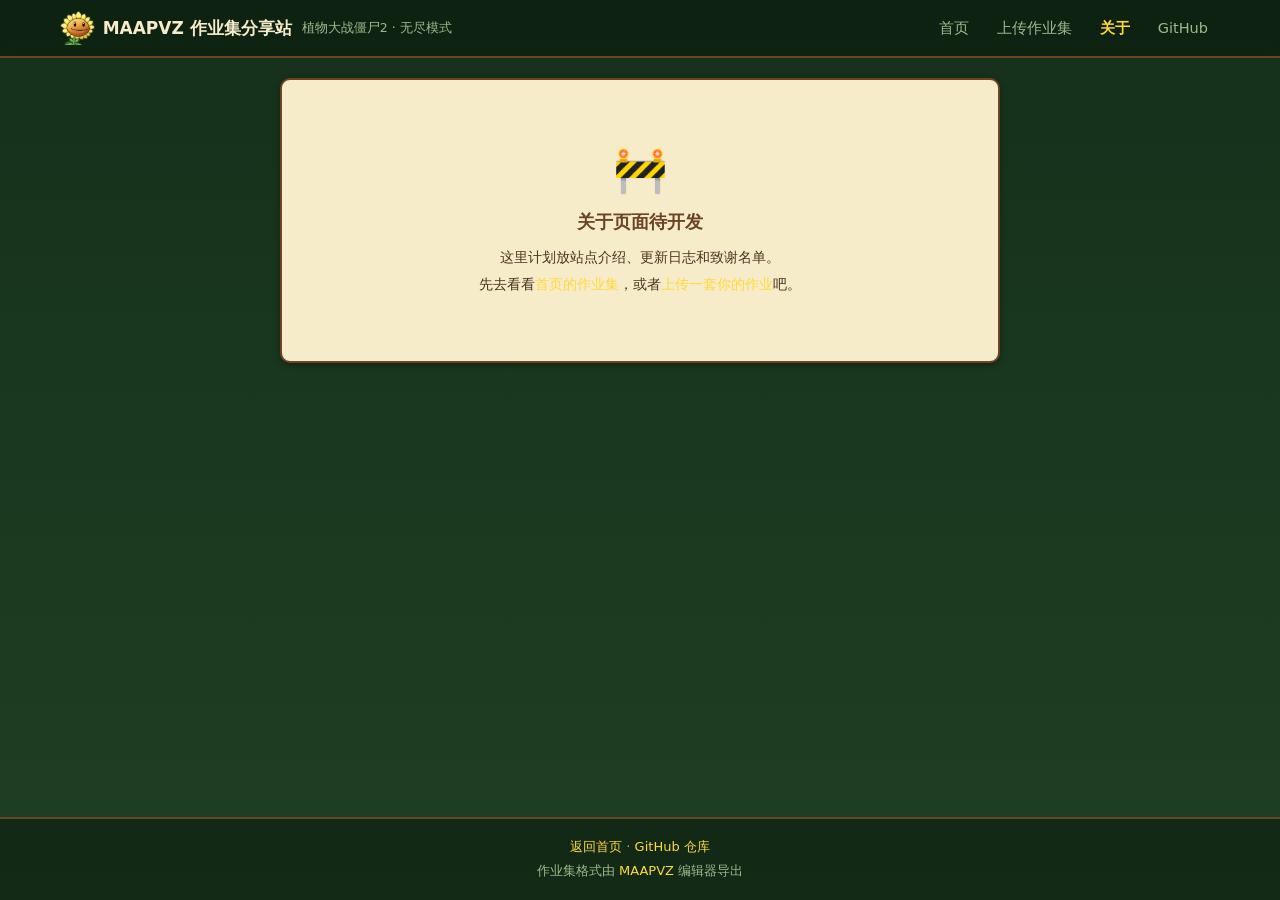
==== about.html @ 03f92ec1 "feat:更新图片资源" ====
<!DOCTYPE html>
<html lang="zh-CN">
<head>
<meta charset="UTF-8">
<meta name="viewport" content="width=device-width, initial-scale=1.0">
<title>关于 · MAAPVZ 作业集分享站</title>
<link rel="icon" href="img/plants/sunflower.webp">
<link rel="stylesheet" href="style.css">
</head>
<body>

<header class="topbar">
  <div class="topbar-inner">
    <a class="brand" href="index.html">
      <img src="img/plants/sunflower.webp" alt="向日葵"
           onerror="this.hidden=true;document.getElementById('title-emoji').hidden=false">
      <span id="title-emoji" hidden>🌻</span>
      MAAPVZ 作业集分享站
      <small>植物大战僵尸2 · 无尽模式</small>
    </a>
    <nav>
      <a class="nav-link" href="index.html">首页</a>
      <a class="nav-link" href="submit.html">上传作业集</a>
      <a class="nav-link active" href="about.html">关于</a>
      <a class="nav-link external" href="https://github.com/daoyanxiaoz/maapvz-remote-assignment-set-integration" target="_blank" rel="noopener">GitHub</a>
    </nav>
  </div>
</header>

<main class="page-narrow">
  <div class="form-card" style="text-align:center;padding:64px 24px">
    <div style="font-size:44px;margin-bottom:14px">🚧</div>
    <h2 style="margin:0 0 10px">关于页面待开发</h2>
    <p style="color:var(--muted);font-size:14px;line-height:1.9;margin:0">
      这里计划放站点介绍、更新日志和致谢名单。<br>
      先去看看<a href="index.html">首页的作业集</a>，或者<a href="submit.html">上传一套你的作业</a>吧。
    </p>
  </div>
</main>

<footer>
  <div>
    <a href="index.html">返回首页</a>
    ·
    <a href="https://github.com/daoyanxiaoz/maapvz-remote-assignment-set-integration" target="_blank" rel="noopener">GitHub 仓库</a>
  </div>
  <div>作业集格式由 <a href="https://github.com/daoyanxiaoz/MAAPVZ" target="_blank" rel="noopener">MAAPVZ</a> 编辑器导出</div>
</footer>

</body>
</html>
---- style.css ----
/* MAAPVZ 作业集分享站 · 全站共享样式
   风格：PVZ 游戏风（种子包卡片 + 夜空草坪背景），规范见交接包 v2 第五节 */

:root {
  /* 色板（PVZ 规范） */
  --lawn: #5da130;        /* 草坪绿：点缀/标签 */
  --lawn-deep: #4a8527;
  --wood: #6b4423;        /* 木棕：标题文字/描边 */
  --wood-light: #8b5a2b;
  --parchment: #f7ecc9;   /* 羊皮纸：卡片底 */
  --parchment-in: #fff8e0;/* 卡片内衬 */
  --sun: #ffd93b;         /* 阳光黄：主按钮 */
  --sun-hover: #ffcf00;
  --zombie: #7b5aa6;      /* 僵尸紫：次要点缀 */
  --danger: #c0392b;
  --ink: #4a3320;         /* 羊皮纸上的正文深棕 */
  --ink-muted: #8b7355;
  --night-1: #16301b;     /* 夜空草坪渐变 */
  --night-2: #1e4023;
  --on-dark: #dcebd0;     /* 深底上的文字 */
  --on-dark-muted: #9db98c;
  --shadow: 0 2px 6px rgba(0, 0, 0, .35);
  --shadow-hover: 0 8px 18px rgba(0, 0, 0, .45);
}

* { box-sizing: border-box; }
html, body { margin: 0; padding: 0; }
body {
  font-family: "Microsoft YaHei", "PingFang SC", "Noto Sans SC", system-ui, sans-serif;
  background: linear-gradient(180deg, var(--night-1), var(--night-2)) fixed;
  color: var(--on-dark);
  min-height: 100vh;
  display: flex;
  flex-direction: column;
}
a { color: var(--sun); text-decoration: none; }
a:hover { text-decoration: underline; }

/* —— 顶栏 + 导航 —— */
.topbar {
  background: rgba(10, 24, 12, .55);
  border-bottom: 2px solid var(--wood);
  backdrop-filter: blur(4px);
  position: sticky; top: 0; z-index: 10;
}
.topbar-inner {
  max-width: 1200px; margin: 0 auto; padding: 0 20px;
  height: 56px; display: flex; align-items: center; gap: 16px;
}
.brand { display: flex; align-items: center; gap: 8px; font-size: 17px; font-weight: 700; color: var(--parchment); }
.brand:hover { text-decoration: none; }
.brand img { height: 34px; width: auto; }
.brand small { font-weight: 400; color: var(--on-dark-muted); font-size: 12.5px; margin-left: 2px; }
.topbar nav { margin-left: auto; display: flex; align-items: center; gap: 4px; }
.nav-link { font-size: 14.5px; color: var(--on-dark-muted); padding: 6px 12px; border-radius: 6px; }
.nav-link:hover { color: var(--sun); text-decoration: none; }
.nav-link.active { color: var(--sun); font-weight: 600; }
.nav-link.external { color: var(--on-dark-muted); }

/* —— 按钮 —— */
.btn {
  display: inline-flex; align-items: center; justify-content: center;
  font-size: 14px; padding: 7px 16px;
  border-radius: 6px; border: 2px solid var(--wood);
  background: transparent; color: var(--wood); cursor: pointer; text-decoration: none;
  transition: background .15s, border-color .15s;
}
.btn:hover { text-decoration: none; border-color: var(--wood-light); color: var(--wood-light); }
.btn.primary {
  background: var(--sun); border-color: #b8860b; color: #4a2f12; font-weight: 700;
  box-shadow: 0 2px 0 #b8860b;
}
.btn.primary:hover { background: var(--sun-hover); color: #4a2f12; }
.btn[disabled] { opacity: .5; cursor: not-allowed; }

.icon-btn {
  display: inline-flex; align-items: center; justify-content: center;
  width: 24px; height: 24px; padding: 0; flex: none;
  background: transparent; border: 1.5px solid var(--wood); border-radius: 6px;
  color: var(--wood); cursor: pointer; transition: color .15s, border-color .15s;
}
.icon-btn:hover { color: var(--lawn-deep); border-color: var(--lawn-deep); }
.icon-btn svg { width: 13px; height: 13px; fill: currentColor; }

/* —— 主区域 —— */
main { flex: 1; max-width: 1200px; width: 100%; margin: 0 auto; padding: 20px; }
.page-narrow { max-width: 760px; }

/* —— 副栏（首页：说明 + 徽章 + 搜索） —— */
.subbar-inner {
  max-width: 1200px; margin: 0 auto; padding: 18px 20px 4px;
  display: flex; align-items: center; gap: 14px; flex-wrap: wrap;
}
.subbar .desc { color: var(--on-dark-muted); font-size: 13.5px; margin-right: auto; }
.stats { display: flex; gap: 8px; flex-wrap: wrap; }
.badge {
  display: inline-flex; align-items: center; gap: 5px;
  font-size: 12.5px; color: var(--on-dark);
  background: rgba(0, 0, 0, .3); border: 1px solid rgba(247, 236, 201, .25);
  border-radius: 999px; padding: 3px 12px;
}
.badge b { color: var(--sun); }
.search-box { flex: 1 1 100%; padding-bottom: 14px; }
.search-box input {
  width: 100%; padding: 9px 14px; font-size: 14.5px;
  background: var(--parchment); color: var(--ink);
  border: 2px solid var(--wood); border-radius: 8px; outline: none;
  transition: border-color .15s, box-shadow .15s;
}
.search-box input:focus { border-color: var(--lawn); box-shadow: 0 0 0 3px rgba(93, 161, 48, .35); }
.search-box input::placeholder { color: var(--ink-muted); }

/* —— 作业集卡片 = 种子包 —— */
.grid {
  display: grid;
  grid-template-columns: repeat(auto-fill, minmax(300px, 1fr));
  gap: 14px;
}
.card {
  background: var(--parchment); color: var(--ink);
  border: 2px solid var(--wood);
  border-top: 5px solid var(--band, var(--wood)); /* 世界色带：worlds 空时退回木棕 */
  border-radius: 10px; padding: 14px 16px; display: flex; flex-direction: column; gap: 8px;
  box-shadow: var(--shadow);
  transition: box-shadow .15s, transform .15s;
}
.card:hover { box-shadow: var(--shadow-hover); transform: translateY(-2px); }
.card .name { font-size: 16.5px; font-weight: 700; color: var(--wood); word-break: break-all; }
.card .name a { color: inherit; }
.card .name a:hover { color: var(--wood-light); }
.card .code-row {
  display: flex; align-items: center; gap: 6px;
  font-family: Consolas, "Courier New", monospace; font-size: 12px; color: var(--ink-muted);
}
.card .code-row .code-text { word-break: break-all; }
.tags { display: flex; flex-wrap: wrap; gap: 6px; }
.tag {
  font-size: 12px; color: var(--lawn-deep); background: #e2efd2;
  border: 1px solid #c2d9a8; border-radius: 4px; padding: 2px 8px;
}
.tag.purple { color: #fff; background: var(--zombie); border-color: var(--zombie); }
.meta { font-size: 12.5px; color: var(--ink-muted); display: flex; flex-direction: column; gap: 2px; }
.meta .desc { color: var(--ink); font-size: 13px; }
.actions { display: flex; gap: 8px; margin-top: auto; padding-top: 6px; }
.actions .btn { flex: 1; }
.actions .icon-btn { width: 34px; height: auto; align-self: stretch; }
.actions .icon-btn svg { width: 15px; height: 15px; }

/* —— 关卡覆盖条（全站最重要的可视化） —— */
.cov-bar {
  position: relative; height: 10px; border-radius: 5px;
  background: #d8c9a3; border: 1px solid var(--wood-light);
  overflow: hidden;
}
.cov-seg { position: absolute; top: 0; bottom: 0; }
.cov-label { font-size: 11px; color: var(--ink-muted); margin-top: 3px; display: flex; justify-content: space-between; }

/* —— 植物图标（稀有度底图垫底） —— */
.plant-strip { display: flex; flex-wrap: wrap; gap: 4px; }
.plant-slot {
  width: 36px; height: 36px; border-radius: 6px; overflow: hidden;
  background: var(--parchment-in) center/cover no-repeat;
  border: 1px solid var(--wood-light);
  display: inline-flex; align-items: center; justify-content: center;
}
.plant-slot img { width: 100%; height: 100%; object-fit: contain; }
.plant-slot .plant-fallback {
  font-size: 10px; color: var(--ink-muted); padding: 2px; text-align: center; line-height: 1.2;
}
.deck-note {
  font-size: 12.5px; color: var(--zombie); font-weight: 600;
  background: #efe6f5; border: 1px dashed var(--zombie); border-radius: 6px; padding: 4px 10px;
  align-self: flex-start;
}

/* —— 补给优先序图标行 —— */
.supply-row { display: flex; flex-wrap: wrap; gap: 4px; align-items: center; }
.supply-row img {
  width: 24px; height: 24px; object-fit: contain;
  background: var(--parchment-in); border: 1px solid var(--wood-light); border-radius: 4px;
}
.supply-row .supply-label { font-size: 11.5px; color: var(--ink-muted); margin-right: 2px; }

/* —— 状态提示 —— */
.state { text-align: center; color: var(--on-dark-muted); padding: 60px 20px; font-size: 15px; }
.state.error { color: #ff9a8a; }

/* —— 表单（上传页） —— */
.form-card {
  background: var(--parchment); color: var(--ink);
  border: 2px solid var(--wood); border-radius: 10px;
  padding: 20px; box-shadow: var(--shadow); margin-bottom: 16px;
}
.form-card h2 { margin: 0 0 4px; font-size: 18px; color: var(--wood); }
.form-card .hint { color: var(--ink-muted); font-size: 13px; margin: 0 0 16px; }
.field { margin-bottom: 14px; }
.field label { display: block; font-size: 13.5px; font-weight: 600; margin-bottom: 5px; color: var(--wood); }
.field label .opt { font-weight: 400; color: var(--ink-muted); font-size: 12.5px; }
.field input[type="text"], .field textarea {
  width: 100%; padding: 9px 12px; font-size: 14px;
  background: var(--parchment-in); color: var(--ink);
  border: 2px solid var(--wood); border-radius: 8px; outline: none;
  font-family: inherit;
  transition: border-color .15s, box-shadow .15s;
}
.field textarea.code-input {
  font-family: Consolas, "Courier New", monospace; font-size: 12.5px;
  min-height: 200px; resize: vertical; white-space: pre;
}
.field input:focus, .field textarea:focus {
  border-color: var(--lawn); box-shadow: 0 0 0 3px rgba(93, 161, 48, .3);
}
.check-result { border-radius: 8px; padding: 12px 14px; font-size: 13.5px; margin-top: 14px; }
.check-result.ok { background: #e8f3d8; border: 2px solid var(--lawn); }
.check-result.fail { background: #fbe3df; border: 2px solid var(--danger); color: var(--danger); }
.check-result ul { margin: 6px 0 0; padding-left: 20px; }
.check-result .summary { margin: 6px 0 0; line-height: 1.8; }
.check-result .summary code {
  font-family: Consolas, "Courier New", monospace; font-size: 12px;
  background: var(--parchment-in); border: 1px solid var(--wood-light); border-radius: 4px; padding: 1px 6px;
}
.step-actions { display: flex; gap: 10px; flex-wrap: wrap; margin-top: 14px; }
.step-note { font-size: 12.5px; color: var(--ink-muted); margin-top: 10px; line-height: 1.7; }

/* —— 详情页 —— */
.job-hero {
  position: relative; overflow: hidden;
  background: var(--parchment); color: var(--ink);
  border: 2px solid var(--wood); border-radius: 10px;
  box-shadow: var(--shadow); padding: 20px; margin-bottom: 16px;
}
.job-hero .world-art {
  position: absolute; right: 8px; bottom: 0; height: 180px; opacity: .92;
  pointer-events: none;
}
.job-hero .hero-body { position: relative; max-width: calc(100% - 150px); }
.job-hero h1 { font-size: 22px; margin: 0 0 8px; color: var(--wood); }
.job-hero .hero-meta { font-size: 13px; color: var(--ink-muted); line-height: 1.9; }
.job-hero .hero-desc { font-size: 14px; margin: 8px 0; }
.job-hero .actions { margin-top: 12px; max-width: 340px; }
.job-hero .actions .btn { flex: 1; }

.table-card {
  background: var(--parchment); color: var(--ink);
  border: 2px solid var(--wood); border-radius: 10px;
  box-shadow: var(--shadow); padding: 16px 18px; margin-bottom: 14px;
}
.table-card h3 { margin: 0 0 4px; font-size: 16px; color: var(--wood); }
.table-card .table-sub { font-size: 12.5px; color: var(--ink-muted); margin-bottom: 12px; }
.table-card .sec-title { font-size: 13px; font-weight: 600; color: var(--lawn-deep); margin: 12px 0 8px; }
.table-card .cov-bar { margin: 4px 0 2px; }

.plant-grid { display: grid; grid-template-columns: repeat(auto-fill, minmax(86px, 1fr)); gap: 10px; }
.plant-cell {
  background: var(--parchment-in); border: 1px solid var(--wood-light); border-radius: 8px;
  padding: 8px 4px 6px; text-align: center; position: relative;
}
.plant-cell .plant-fig {
  width: 52px; height: 52px; margin: 0 auto; border-radius: 6px;
  background: var(--parchment-in) center/cover no-repeat;
  display: flex; align-items: center; justify-content: center;
}
.plant-cell .plant-fig img { width: 100%; height: 100%; object-fit: contain; }
.plant-cell .plant-fallback-lg {
  width: 100%; height: 100%; display: flex; align-items: center; justify-content: center;
  font-size: 11px; color: var(--ink-muted); padding: 4px;
}
.plant-cell .plant-name { font-size: 12px; margin-top: 4px; word-break: break-all; line-height: 1.3; }
.plant-cell .rank-badge {
  position: absolute; right: 3px; bottom: 24px; width: 18px; height: 18px;
}
.plant-cell .costume-badge {
  position: absolute; top: 3px; right: 3px;
  font-size: 10px; line-height: 1; color: #fff; background: var(--zombie);
  border-radius: 4px; padding: 2px 4px;
}

.artifact-row { display: flex; align-items: center; gap: 10px; flex-wrap: wrap; }
.artifact-row img { width: 44px; height: 44px; object-fit: contain; }
.artifact-row .art-name { font-size: 14px; font-weight: 600; color: var(--wood); }
.inherit-note { font-size: 12.5px; color: var(--ink-muted); }
.chain-summary { font-size: 12.5px; color: var(--ink-muted); line-height: 1.8; }
.chain-summary b { color: var(--ink); }

/* —— 页脚 / toast —— */
footer {
  text-align: center; padding: 16px 20px; font-size: 13px; color: var(--on-dark-muted);
  border-top: 2px solid var(--wood); background: rgba(10, 24, 12, .55); line-height: 1.9;
}
#toast {
  position: fixed; left: 50%; bottom: 32px; transform: translateX(-50%) translateY(20px);
  background: var(--sun); color: #4a2f12; font-size: 14px; font-weight: 600;
  padding: 10px 20px; border-radius: 8px; opacity: 0; pointer-events: none;
  box-shadow: var(--shadow-hover);
  transition: opacity .2s, transform .2s;
  z-index: 99;
}
#toast.show { opacity: 1; transform: translateX(-50%) translateY(0); }

@media (max-width: 640px) {
  .brand small { display: none; }
  .topbar-inner { height: 52px; gap: 8px; }
  .nav-link { padding: 6px 8px; font-size: 13.5px; }
  .grid { grid-template-columns: 1fr; }
  .job-hero .world-art { height: 120px; opacity: .5; }
  .job-hero .hero-body { max-width: 100%; }
}
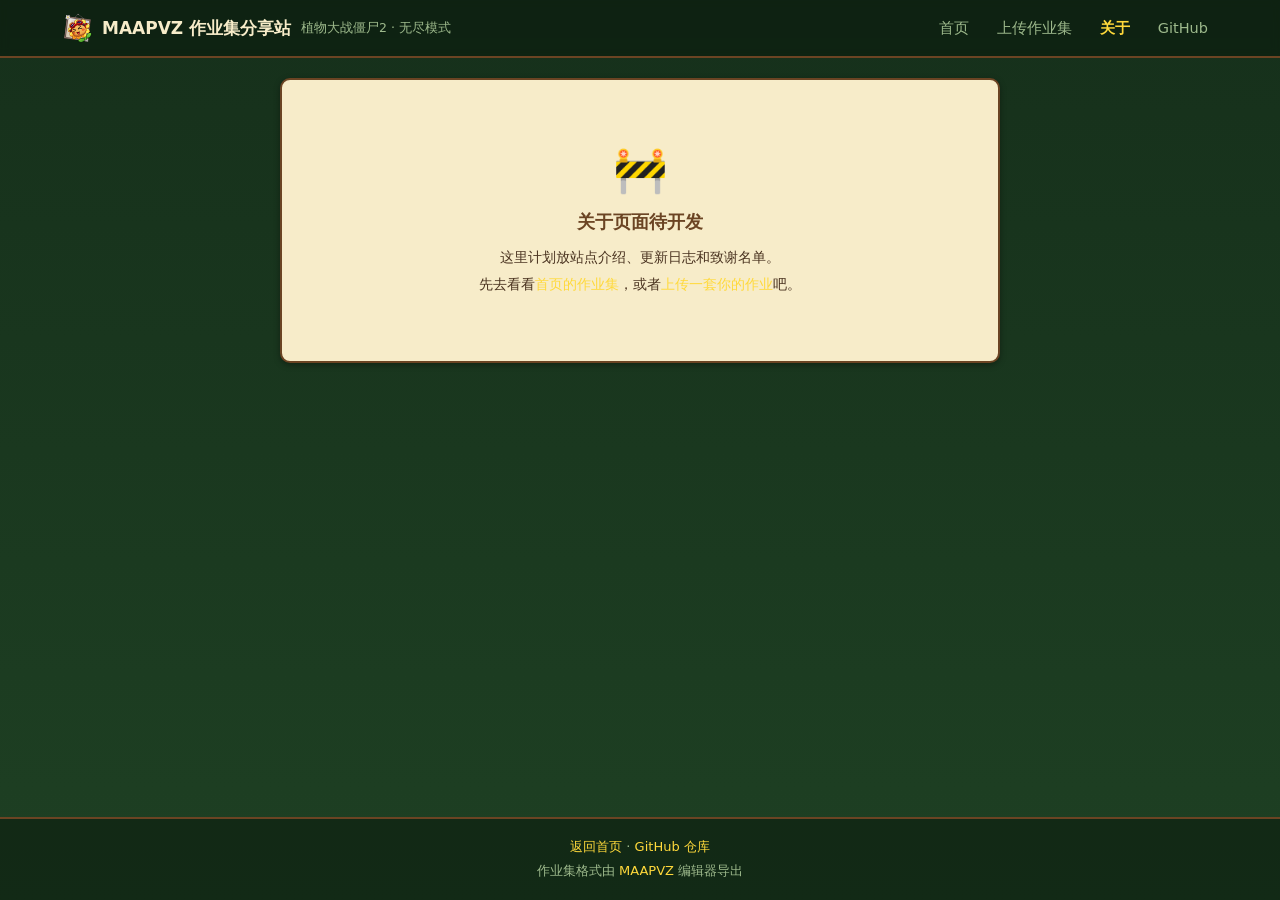
==== commit 71b08369: "feat:更新一个作业集" ====
--- a/about.html
+++ b/about.html
@@ -4,7 +4,7 @@
 <meta charset="UTF-8">
 <meta name="viewport" content="width=device-width, initial-scale=1.0">
 <title>关于 · MAAPVZ 作业集分享站</title>
-<link rel="icon" href="img/plants/sunflower.webp">
+<link rel="icon" href="img/logo.png">
 <link rel="stylesheet" href="style.css">
 </head>
 <body>
@@ -12,7 +12,7 @@
 <header class="topbar">
   <div class="topbar-inner">
     <a class="brand" href="index.html">
-      <img src="img/plants/sunflower.webp" alt="向日葵"
+      <img src="img/logo.png" alt="MAAPVZ"
            onerror="this.hidden=true;document.getElementById('title-emoji').hidden=false">
       <span id="title-emoji" hidden>🌻</span>
       MAAPVZ 作业集分享站
--- a/style.css
+++ b/style.css
@@ -271,9 +271,184 @@
 }
 .plant-cell .costume-badge {
   position: absolute; top: 3px; right: 3px;
-  font-size: 10px; line-height: 1; color: #fff; background: var(--zombie);
+  font-size: 10px; line-height: 1; color: #4a2f12; background: var(--sun); font-weight: 700;
   border-radius: 4px; padding: 2px 4px;
 }
+/* 挂件徽标：左上金圈（与编辑器备注弹窗同款语义） */
+.plant-cell .pendant-badge {
+  position: absolute; top: 3px; left: 3px; width: 18px; height: 18px;
+  border-radius: 50%; background: rgba(212, 160, 23, .92); padding: 1.5px;
+  border: 1px solid #a8791a; object-fit: contain;
+}
+
+/* —— 主页三维筛选栏 —— */
+.filter-bar { display: flex; flex-wrap: wrap; gap: 10px; margin-bottom: 14px; align-items: center; }
+.filter-group { display: flex; align-items: center; gap: 6px; flex-wrap: wrap; }
+.filter-label { font-size: 12.5px; color: var(--on-dark-muted); }
+.f-chip {
+  font-size: 12.5px; padding: 3px 10px; border-radius: 999px; cursor: pointer;
+  background: rgba(0, 0, 0, .3); color: var(--on-dark);
+  border: 1px solid rgba(247, 236, 201, .25);
+}
+.f-chip:hover { border-color: var(--sun); }
+.f-chip.on { background: var(--lawn); border-color: var(--lawn); color: #fff; }
+.tri { display: flex; border: 1px solid rgba(247, 236, 201, .25); border-radius: 999px; overflow: hidden; }
+.tri button {
+  background: rgba(0, 0, 0, .3); color: var(--on-dark); border: 0;
+  padding: 4px 12px; font-size: 12.5px; cursor: pointer;
+}
+.tri button.on { background: var(--sun); color: #4a2f12; font-weight: 700; }
+
+/* 植物可搜索多选 */
+.picker { position: relative; }
+.picker-toggle {
+  font-size: 12.5px; padding: 4px 12px; border-radius: 999px; cursor: pointer;
+  background: rgba(0, 0, 0, .3); color: var(--on-dark);
+  border: 1px solid rgba(247, 236, 201, .25);
+}
+.picker-toggle:hover { border-color: var(--sun); }
+.picker-panel {
+  position: absolute; top: calc(100% + 6px); left: 0; z-index: 30; width: 320px;
+  background: var(--parchment); color: var(--ink); border: 2px solid var(--wood);
+  border-radius: 10px; box-shadow: var(--shadow-hover); padding: 10px;
+}
+.picker-panel input {
+  width: 100%; padding: 6px 10px; border: 2px solid var(--wood); border-radius: 6px;
+  background: var(--parchment-in); color: var(--ink); margin-bottom: 8px; outline: none;
+}
+.picker-panel input:focus { border-color: var(--lawn); }
+.picker-list { max-height: 260px; overflow-y: auto; display: grid; grid-template-columns: 1fr 1fr; gap: 2px; }
+.picker-item {
+  display: flex; align-items: center; gap: 6px; font-size: 12.5px;
+  padding: 3px 6px; border-radius: 6px; cursor: pointer;
+}
+.picker-item:hover { background: #efe2bd; }
+.picker-item.on { background: #e2efd2; font-weight: 600; }
+.picker-item img { width: 22px; height: 22px; object-fit: contain; }
+
+/* —— 关卡覆盖画板（详情页，只读） —— */
+.layer-list { display: flex; flex-wrap: wrap; gap: 8px; margin-bottom: 10px; }
+.layer-item {
+  display: inline-flex; align-items: center; gap: 6px; font-size: 12.5px; padding: 4px 10px;
+  border: 1.5px solid var(--wood-light); border-radius: 999px; cursor: pointer;
+  color: var(--ink); background: var(--parchment-in);
+}
+.layer-item.on { border-color: var(--wood); box-shadow: 0 0 0 2px rgba(93, 161, 48, .45); }
+.layer-dot { width: 10px; height: 10px; border-radius: 3px; }
+.cov-board { display: grid; grid-template-columns: repeat(auto-fill, minmax(34px, 1fr)); gap: 3px; }
+.lz-cell {
+  position: relative; aspect-ratio: 1; border-radius: 4px;
+  background: #efe2bd; border: 1px solid var(--wood-light);
+  font-size: 10px; color: var(--ink-muted);
+  display: flex; align-items: center; justify-content: center;
+  transition: opacity .12s;
+}
+.lz-cell .lz-badge {
+  position: absolute; right: 1px; bottom: 1px; font-size: 8px; line-height: 1;
+  padding: 1px 2px; border-radius: 2px; color: #fff;
+}
+.lz-cell.lz-boss { border: 1.5px solid #d4a017; }
+.lz-cell.lz-uncovered { background: var(--danger); color: #fff; }
+.lz-cell.lz-dim { opacity: .18; }
+.cov-warn { color: var(--danger); font-size: 12.5px; margin-top: 8px; }
+
+/* —— 种植布局画板（详情页，只读） —— */
+.board-tabs { display: flex; gap: 6px; margin-bottom: 10px; }
+.board-tab {
+  font-size: 13px; padding: 4px 14px; border-radius: 999px; border: 1.5px solid var(--wood);
+  background: transparent; color: var(--wood); cursor: pointer;
+}
+.board-tab.on { background: var(--wood); color: var(--parchment); }
+.board-grid { display: grid; grid-template-columns: repeat(9, 1fr); gap: 3px; max-width: 640px; }
+.b-cell {
+  position: relative; aspect-ratio: 1; border-radius: 5px;
+  background: #9ccb6e; border: 1px solid rgba(0, 0, 0, .08); overflow: hidden;
+}
+.b-cell.alt { background: #8abd5f; }
+.b-cell img { width: 100%; height: 100%; object-fit: contain; padding: 2px; }
+.b-cell .b-text {
+  width: 100%; height: 100%; display: flex; align-items: center; justify-content: center;
+  font-size: 11px; color: #3d5a1e; font-weight: 600;
+}
+.b-cell .b-mode {
+  position: absolute; left: 1px; top: 1px; font-size: 9px; line-height: 1;
+  padding: 1px 3px; border-radius: 3px; color: #fff;
+}
+.b-cell .b-mode.once { background: var(--zombie); }
+.b-cell .b-mode.loop { background: var(--lawn-deep); }
+.b-cell .b-seq { position: absolute; right: 2px; bottom: 1px; font-size: 9px; color: rgba(0, 0, 0, .55); font-weight: 700; }
+.b-cell .b-stack {
+  position: absolute; right: 1px; top: 1px; font-size: 9px; line-height: 1;
+  padding: 1px 3px; border-radius: 3px; background: rgba(0, 0, 0, .45); color: #fff;
+}
+.b-cell .b-tier { position: absolute; left: 1px; bottom: 1px; width: 13px; height: 13px; }
+.b-cell .b-pendant {
+  position: absolute; left: 15px; bottom: 1px; width: 11px; height: 11px;
+  border-radius: 50%; background: rgba(212, 160, 23, .92); padding: 1px; object-fit: contain;
+}
+
+/* —— 投稿页：拖拽上传 + 装扮标注 —— */
+.dropzone {
+  border: 2px dashed var(--wood-light); border-radius: 10px;
+  background: var(--parchment-in); padding: 34px 16px; text-align: center;
+  cursor: pointer; transition: border-color .15s, background .15s;
+}
+.dropzone:hover, .dropzone.dragover { border-color: var(--lawn); background: #f2ecd4; }
+.dropzone .dz-icon { font-size: 34px; }
+.dropzone .dz-main { font-size: 15px; font-weight: 600; color: var(--wood); margin-top: 8px; }
+.dropzone .dz-sub { font-size: 12.5px; color: var(--ink-muted); margin-top: 4px; }
+.dropzone input[type="file"] { display: none; }
+.file-chip {
+  display: inline-flex; align-items: center; gap: 8px; margin-top: 10px;
+  background: #fff; border: 1.5px solid var(--wood-light); border-radius: 999px;
+  padding: 5px 12px; font-size: 13px; color: var(--ink);
+}
+.file-chip button {
+  border: 0; background: none; color: var(--danger); cursor: pointer;
+  font-size: 14px; line-height: 1; padding: 0 2px;
+}
+
+.costume-head {
+  display: flex; align-items: center; justify-content: space-between;
+  flex-wrap: wrap; gap: 8px; margin-bottom: 8px;
+}
+.costume-progress { font-size: 13px; color: var(--ink-muted); }
+.costume-progress b { color: var(--wood); }
+.costume-progress.done b { color: var(--lawn-deep); }
+.costume-list { display: grid; grid-template-columns: repeat(auto-fill, minmax(240px, 1fr)); gap: 8px; }
+.costume-item {
+  display: flex; align-items: center; gap: 8px;
+  background: var(--parchment-in); border: 1px solid var(--wood-light);
+  border-radius: 8px; padding: 6px 8px;
+}
+.costume-item.unset { border-color: var(--danger); background: #fbeae7; }
+.costume-item img { width: 30px; height: 30px; object-fit: contain; flex-shrink: 0; }
+.costume-item .c-name { flex: 1; font-size: 13px; min-width: 0; overflow: hidden; text-overflow: ellipsis; white-space: nowrap; }
+.costume-item .c-note { font-size: 11px; color: var(--zombie); flex-shrink: 0; }
+.costume-item .c-btns { display: flex; border: 1px solid var(--wood-light); border-radius: 999px; overflow: hidden; flex-shrink: 0; }
+.costume-item .c-btns button {
+  border: 0; background: #fff; color: var(--ink-muted); font-size: 12px;
+  padding: 4px 10px; cursor: pointer;
+}
+.costume-item .c-btns button.on-yes { background: var(--sun); color: #4a2f12; font-weight: 700; }
+.costume-item .c-btns button.on-no { background: var(--lawn); color: #fff; font-weight: 700; }
+
+/* 投稿页：适用世界多选 + 神器需求展示 */
+.world-pick { display: flex; flex-wrap: wrap; gap: 6px; }
+.w-chip {
+  font-size: 12.5px; padding: 4px 12px; border-radius: 999px; cursor: pointer;
+  background: #fff; color: var(--ink); border: 1.5px solid var(--wood-light);
+}
+.w-chip:hover { border-color: var(--lawn); }
+.w-chip.on { background: var(--lawn); border-color: var(--lawn); color: #fff; font-weight: 600; }
+.artifact-need { display: flex; flex-wrap: wrap; gap: 10px; margin-top: 8px; }
+.artifact-need .a-item {
+  display: flex; align-items: center; gap: 6px;
+  background: var(--parchment-in); border: 1px solid var(--wood-light);
+  border-radius: 8px; padding: 5px 10px; font-size: 13px;
+}
+.artifact-need .a-item img { width: 26px; height: 26px; object-fit: contain; }
+.artifact-need .a-item .a-where { font-size: 11.5px; color: var(--ink-muted); }
 
 .artifact-row { display: flex; align-items: center; gap: 10px; flex-wrap: wrap; }
 .artifact-row img { width: 44px; height: 44px; object-fit: contain; }
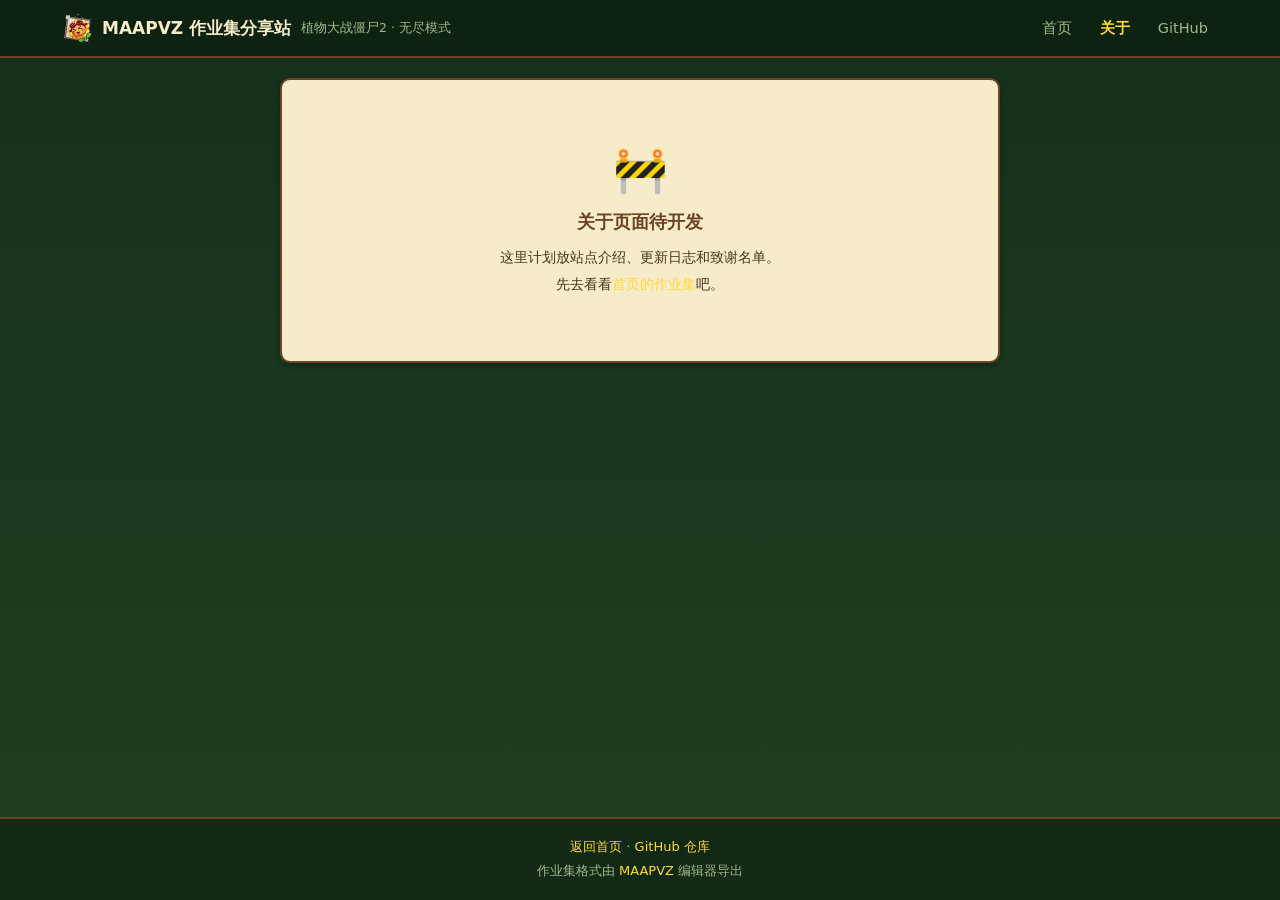
==== commit afd1bf4e: "feat:增加作业集文件" ====
--- a/about.html
+++ b/about.html
@@ -20,7 +20,6 @@
     </a>
     <nav>
       <a class="nav-link" href="index.html">首页</a>
-      <a class="nav-link" href="submit.html">上传作业集</a>
       <a class="nav-link active" href="about.html">关于</a>
       <a class="nav-link external" href="https://github.com/daoyanxiaoz/maapvz-remote-assignment-set-integration" target="_blank" rel="noopener">GitHub</a>
     </nav>
@@ -33,7 +32,7 @@
     <h2 style="margin:0 0 10px">关于页面待开发</h2>
     <p style="color:var(--muted);font-size:14px;line-height:1.9;margin:0">
       这里计划放站点介绍、更新日志和致谢名单。<br>
-      先去看看<a href="index.html">首页的作业集</a>，或者<a href="submit.html">上传一套你的作业</a>吧。
+      先去看看<a href="index.html">首页的作业集</a>吧。
     </p>
   </div>
 </main>
--- a/style.css
+++ b/style.css
@@ -352,41 +352,6 @@
 .lz-cell.lz-dim { opacity: .18; }
 .cov-warn { color: var(--danger); font-size: 12.5px; margin-top: 8px; }
 
-/* —— 种植布局画板（详情页，只读） —— */
-.board-tabs { display: flex; gap: 6px; margin-bottom: 10px; }
-.board-tab {
-  font-size: 13px; padding: 4px 14px; border-radius: 999px; border: 1.5px solid var(--wood);
-  background: transparent; color: var(--wood); cursor: pointer;
-}
-.board-tab.on { background: var(--wood); color: var(--parchment); }
-.board-grid { display: grid; grid-template-columns: repeat(9, 1fr); gap: 3px; max-width: 640px; }
-.b-cell {
-  position: relative; aspect-ratio: 1; border-radius: 5px;
-  background: #9ccb6e; border: 1px solid rgba(0, 0, 0, .08); overflow: hidden;
-}
-.b-cell.alt { background: #8abd5f; }
-.b-cell img { width: 100%; height: 100%; object-fit: contain; padding: 2px; }
-.b-cell .b-text {
-  width: 100%; height: 100%; display: flex; align-items: center; justify-content: center;
-  font-size: 11px; color: #3d5a1e; font-weight: 600;
-}
-.b-cell .b-mode {
-  position: absolute; left: 1px; top: 1px; font-size: 9px; line-height: 1;
-  padding: 1px 3px; border-radius: 3px; color: #fff;
-}
-.b-cell .b-mode.once { background: var(--zombie); }
-.b-cell .b-mode.loop { background: var(--lawn-deep); }
-.b-cell .b-seq { position: absolute; right: 2px; bottom: 1px; font-size: 9px; color: rgba(0, 0, 0, .55); font-weight: 700; }
-.b-cell .b-stack {
-  position: absolute; right: 1px; top: 1px; font-size: 9px; line-height: 1;
-  padding: 1px 3px; border-radius: 3px; background: rgba(0, 0, 0, .45); color: #fff;
-}
-.b-cell .b-tier { position: absolute; left: 1px; bottom: 1px; width: 13px; height: 13px; }
-.b-cell .b-pendant {
-  position: absolute; left: 15px; bottom: 1px; width: 11px; height: 11px;
-  border-radius: 50%; background: rgba(212, 160, 23, .92); padding: 1px; object-fit: contain;
-}
-
 /* —— 投稿页：拖拽上传 + 装扮标注 —— */
 .dropzone {
   border: 2px dashed var(--wood-light); border-radius: 10px;
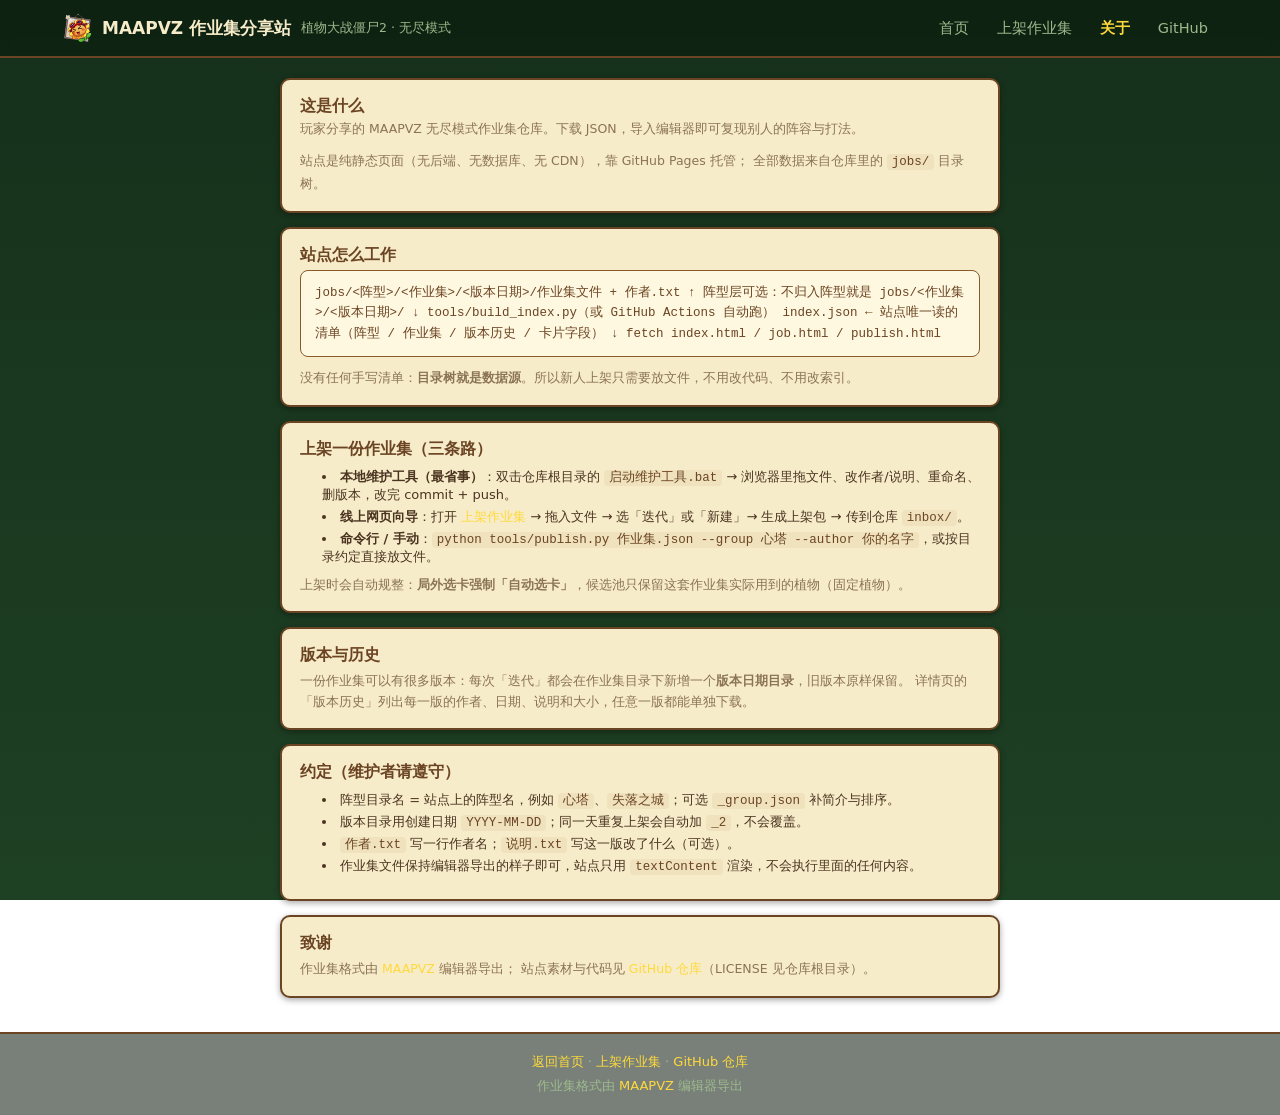
==== commit 2a394f1d: "ref:重构作业集" ====
--- a/about.html
+++ b/about.html
@@ -3,7 +3,7 @@
 <head>
 <meta charset="UTF-8">
 <meta name="viewport" content="width=device-width, initial-scale=1.0">
-<title>关于 · MAAPVZ 作业集分享站</title>
+<title>关于与维护指南 · MAAPVZ 作业集分享站</title>
 <link rel="icon" href="img/logo.png">
 <link rel="stylesheet" href="style.css">
 </head>
@@ -20,6 +20,7 @@
     </a>
     <nav>
       <a class="nav-link" href="index.html">首页</a>
+      <a class="nav-link" href="publish.html">上架作业集</a>
       <a class="nav-link active" href="about.html">关于</a>
       <a class="nav-link external" href="https://github.com/daoyanxiaoz/maapvz-remote-assignment-set-integration" target="_blank" rel="noopener">GitHub</a>
     </nav>
@@ -27,19 +28,72 @@
 </header>
 
 <main class="page-narrow">
-  <div class="form-card" style="text-align:center;padding:64px 24px">
-    <div style="font-size:44px;margin-bottom:14px">🚧</div>
-    <h2 style="margin:0 0 10px">关于页面待开发</h2>
-    <p style="color:var(--muted);font-size:14px;line-height:1.9;margin:0">
-      这里计划放站点介绍、更新日志和致谢名单。<br>
-      先去看看<a href="index.html">首页的作业集</a>吧。
-    </p>
+  <div class="table-card">
+    <h3>这是什么</h3>
+    <div class="table-sub">玩家分享的 MAAPVZ 无尽模式作业集仓库。下载 JSON，导入编辑器即可复现别人的阵容与打法。</div>
+    <div class="pub-note">
+      站点是纯静态页面（无后端、无数据库、无 CDN），靠 GitHub Pages 托管；
+      全部数据来自仓库里的 <code>jobs/</code> 目录树。
+    </div>
+  </div>
+
+  <div class="table-card">
+    <h3>站点怎么工作</h3>
+    <div class="pub-tree">jobs/&lt;阵型&gt;/&lt;作业集&gt;/&lt;版本日期&gt;/作业集文件 + 作者.txt
+     ↑ 阵型层可选：不归入阵型就是 jobs/&lt;作业集&gt;/&lt;版本日期&gt;/
+        ↓  tools/build_index.py（或 GitHub Actions 自动跑）
+index.json  ← 站点唯一读的清单（阵型 / 作业集 / 版本历史 / 卡片字段）
+        ↓  fetch
+index.html / job.html / publish.html</div>
+    <div class="pub-note">
+      没有任何手写清单：<b>目录树就是数据源</b>。所以新人上架只需要放文件，不用改代码、不用改索引。
+    </div>
+  </div>
+
+  <div class="table-card">
+    <h3>上架一份作业集（三条路）</h3>
+    <div class="pub-steps">
+      <li><b>本地维护工具（最省事）</b>：双击仓库根目录的 <code>启动维护工具.bat</code> → 浏览器里拖文件、改作者/说明、重命名、删版本，改完 commit + push。</li>
+      <li><b>线上网页向导</b>：打开 <a href="publish.html">上架作业集</a> → 拖入文件 → 选「迭代」或「新建」→ 生成上架包 → 传到仓库 <code>inbox/</code>。</li>
+      <li><b>命令行 / 手动</b>：<code>python tools/publish.py 作业集.json --group 心塔 --author 你的名字</code>，或按目录约定直接放文件。</li>
+    </div>
+    <div class="pub-note">
+      上架时会自动规整：<b>局外选卡强制「自动选卡」</b>，候选池只保留这套作业集实际用到的植物（固定植物）。
+    </div>
+  </div>
+
+  <div class="table-card">
+    <h3>版本与历史</h3>
+    <div class="pub-note">
+      一份作业集可以有很多版本：每次「迭代」都会在作业集目录下新增一个<b>版本日期目录</b>，旧版本原样保留。
+      详情页的「版本历史」列出每一版的作者、日期、说明和大小，任意一版都能单独下载。
+    </div>
+  </div>
+
+  <div class="table-card">
+    <h3>约定（维护者请遵守）</h3>
+    <div class="pub-steps">
+      <li>阵型目录名 = 站点上的阵型名，例如 <code>心塔</code>、<code>失落之城</code>；可选 <code>_group.json</code> 补简介与排序。</li>
+      <li>版本目录用创建日期 <code>YYYY-MM-DD</code>；同一天重复上架会自动加 <code>_2</code>，不会覆盖。</li>
+      <li><code>作者.txt</code> 写一行作者名；<code>说明.txt</code> 写这一版改了什么（可选）。</li>
+      <li>作业集文件保持编辑器导出的样子即可，站点只用 <code>textContent</code> 渲染，不会执行里面的任何内容。</li>
+    </div>
+  </div>
+
+  <div class="table-card">
+    <h3>致谢</h3>
+    <div class="pub-note">
+      作业集格式由 <a href="https://github.com/daoyanxiaoz/MAAPVZ" target="_blank" rel="noopener">MAAPVZ</a> 编辑器导出；
+      站点素材与代码见 <a href="https://github.com/daoyanxiaoz/maapvz-remote-assignment-set-integration" target="_blank" rel="noopener">GitHub 仓库</a>（LICENSE 见仓库根目录）。
+    </div>
   </div>
 </main>
 
 <footer>
   <div>
     <a href="index.html">返回首页</a>
+    ·
+    <a href="publish.html">上架作业集</a>
     ·
     <a href="https://github.com/daoyanxiaoz/maapvz-remote-assignment-set-integration" target="_blank" rel="noopener">GitHub 仓库</a>
   </div>
--- a/style.css
+++ b/style.css
@@ -139,6 +139,9 @@
   border: 1px solid #c2d9a8; border-radius: 4px; padding: 2px 8px;
 }
 .tag.purple { color: #fff; background: var(--zombie); border-color: var(--zombie); }
+.tag.tag-sub { color: #6f7f63; background: #f0f3ea; border-color: #d5ddc9; }
+.tag.tag-more { color: var(--wood); background: #f3e8c8; border-color: var(--wood-light); }
+.tag-more:hover { background: var(--sun); }
 .meta { font-size: 12.5px; color: var(--ink-muted); display: flex; flex-direction: column; gap: 2px; }
 .meta .desc { color: var(--ink); font-size: 13px; }
 .actions { display: flex; gap: 8px; margin-top: auto; padding-top: 6px; }
@@ -250,6 +253,17 @@
 .table-card .sec-title { font-size: 13px; font-weight: 600; color: var(--lawn-deep); margin: 12px 0 8px; }
 .table-card .cov-bar { margin: 4px 0 2px; }
 
+/* 总览 */
+.ov-arts { display: flex; flex-wrap: wrap; gap: 10px; }
+
+/* 神器/挂件阶数（预留：作业集带 tier 字段时显示） */
+.art-tier { font-size: 11.5px; color: var(--ink-muted); margin-top: 1px; }
+.pendant-tier {
+  position: absolute; left: 2px; top: 18px; z-index: 2;
+  font-size: 8.5px; line-height: 1; color: #fff; background: var(--zombie);
+  border-radius: 4px; padding: 1px 3px; font-weight: 700;
+}
+
 .plant-grid { display: grid; grid-template-columns: repeat(auto-fill, minmax(86px, 1fr)); gap: 10px; }
 .plant-cell {
   background: var(--parchment-in); border: 1px solid var(--wood-light); border-radius: 8px;
@@ -281,7 +295,46 @@
   border: 1px solid #a8791a; object-fit: contain;
 }
 
-/* —— 主页三维筛选栏 —— */
+/* —— 主页分组栏（作业集总分组：心塔 / 失落之城 / …） —— */
+.group-bar { display: flex; flex-wrap: wrap; gap: 8px; align-items: center; margin-bottom: 10px; }
+.group-chip {
+  font-size: 13px; padding: 4px 12px; border-radius: 999px; cursor: pointer;
+  background: rgba(0, 0, 0, .3); color: var(--on-dark);
+  border: 1px solid rgba(247, 236, 201, .25);
+}
+.group-chip:hover { border-color: var(--sun); }
+.group-chip.on { background: var(--sun); border-color: #b8860b; color: #4a2f12; font-weight: 700; }
+.group-desc {
+  font-size: 12.5px; color: var(--on-dark-muted); margin: 0 0 12px;
+  border-left: 3px solid var(--sun); padding-left: 8px;
+}
+/* 「常见阵型」下拉：分组多了也不占地方 */
+.group-panel { width: 240px; }
+.group-list { grid-template-columns: 1fr; }
+
+/* —— 卡片上的分组 / 版本角标 —— */
+.tag.tag-group { color: #fff; background: var(--wood); border-color: var(--wood); }
+.tag.tag-group:hover { background: var(--wood-light); text-decoration: none; }
+.tag.tag-ver { color: var(--wood); background: #fff0c0; border-color: var(--wood-light); font-weight: 700; }
+.tag.tag-ver:hover { background: var(--sun); text-decoration: none; }
+
+/* —— 详情页版本历史 —— */
+.ver-list { display: flex; flex-direction: column; gap: 6px; }
+.ver-row {
+  display: flex; align-items: center; gap: 10px; flex-wrap: wrap;
+  padding: 7px 10px; border: 1.5px solid var(--wood-light); border-radius: 8px;
+  background: var(--parchment-in);
+}
+.ver-row.on { border-color: var(--lawn); box-shadow: 0 0 0 2px rgba(93, 161, 48, .25); }
+.ver-date { font-family: Consolas, "Courier New", monospace; font-size: 13px; font-weight: 700; color: var(--wood); }
+.ver-badge { font-size: 11px; padding: 1px 7px; border-radius: 999px; background: var(--sun); color: #4a2f12; font-weight: 700; }
+.ver-badge.cur { background: var(--lawn); color: #fff; }
+.ver-author { font-size: 12.5px; color: var(--ink); }
+.ver-note { font-size: 12.5px; color: var(--ink-muted); flex: 1 1 180px; }
+.ver-actions { display: flex; gap: 6px; margin-left: auto; }
+.ver-actions .btn { font-size: 12.5px; padding: 4px 10px; }
+
+/* —— 主页筛选栏（世界 / 植物 / 装扮） —— */
 .filter-bar { display: flex; flex-wrap: wrap; gap: 10px; margin-bottom: 14px; align-items: center; }
 .filter-group { display: flex; align-items: center; gap: 6px; flex-wrap: wrap; }
 .filter-label { font-size: 12.5px; color: var(--on-dark-muted); }
@@ -437,6 +490,69 @@
 }
 #toast.show { opacity: 1; transform: translateX(-50%) translateY(0); }
 
+/* —— 上架向导（publish.html） —— */
+.drop-zone {
+  border: 2.5px dashed var(--wood-light); border-radius: 12px;
+  background: var(--parchment-in); color: var(--ink);
+  padding: 26px 18px; text-align: center; cursor: pointer;
+  transition: border-color .15s, background .15s;
+}
+.drop-zone:hover, .drop-zone.over { border-color: var(--lawn); background: #f2f8e6; }
+.drop-title { font-size: 15.5px; font-weight: 700; color: var(--wood); margin-bottom: 4px; }
+.drop-sub { font-size: 12.5px; color: var(--ink-muted); margin-bottom: 12px; }
+.drop-actions { display: flex; gap: 8px; justify-content: center; flex-wrap: wrap; }
+.drop-hint { margin-top: 10px; font-size: 12.5px; color: var(--lawn-deep); }
+
+.pub-list { display: flex; flex-direction: column; gap: 12px; }
+.pub-card {
+  border: 2px solid var(--wood-light); border-radius: 10px; background: var(--parchment-in);
+  padding: 12px 14px; display: flex; flex-direction: column; gap: 10px;
+}
+.pub-head { display: flex; align-items: flex-start; gap: 8px; }
+.pub-title { font-size: 15px; font-weight: 700; color: var(--wood); }
+.pub-sub { font-size: 12.5px; color: var(--ink-muted); margin-top: 2px; }
+.pub-remove { margin-left: auto; font-size: 16px; line-height: 1; }
+.pub-mode { display: flex; gap: 8px; flex-wrap: wrap; }
+.pub-mode-btn {
+  font-size: 13px; padding: 6px 14px; border-radius: 8px; cursor: pointer;
+  border: 2px solid var(--wood-light); background: transparent; color: var(--wood);
+}
+.pub-mode-btn:hover { border-color: var(--lawn); color: var(--lawn-deep); }
+.pub-mode-btn.on { background: var(--lawn); border-color: var(--lawn); color: #fff; font-weight: 700; }
+.pub-field { display: flex; align-items: center; gap: 8px; flex-wrap: wrap; }
+.pub-label { font-size: 12.5px; color: var(--ink-muted); min-width: 68px; }
+.pub-input, .pub-select {
+  font-size: 13px; padding: 5px 9px; border: 1.5px solid var(--wood-light); border-radius: 6px;
+  background: var(--parchment); color: var(--ink); outline: none; min-width: 150px;
+}
+.pub-input:focus, .pub-select:focus { border-color: var(--lawn); }
+.pub-input-wide { flex: 1 1 260px; }
+.pub-target {
+  font-family: Consolas, "Courier New", monospace; font-size: 12px; color: var(--ink-muted);
+  background: #f3e8c8; border: 1px dashed var(--wood-light); border-radius: 6px; padding: 5px 8px;
+  word-break: break-all;
+}
+.pub-warn {
+  font-size: 12.5px; color: #8a4b13; background: #fdf0d2;
+  border-left: 3px solid #d4a017; border-radius: 4px; padding: 6px 10px;
+  display: flex; flex-direction: column; gap: 3px;
+}
+.pub-actions { display: flex; gap: 8px; flex-wrap: wrap; margin: 10px 0; }
+.pub-result { display: flex; flex-direction: column; gap: 6px; margin-top: 4px; }
+.pub-ok { font-size: 13.5px; font-weight: 700; color: var(--lawn-deep); }
+.pub-steps { font-size: 13px; color: var(--ink); margin: 8px 0; padding-left: 22px; }
+.pub-steps li { margin: 4px 0; }
+.pub-note { font-size: 12.5px; color: var(--ink-muted); line-height: 1.7; }
+.pub-tree {
+  font-family: Consolas, "Courier New", monospace; font-size: 12.5px; line-height: 1.65;
+  color: var(--wood); background: var(--parchment-in); border: 1.5px solid var(--wood-light);
+  border-radius: 8px; padding: 12px 14px; overflow-x: auto; margin: 0 0 10px;
+}
+.table-card code, .pub-note code, .pub-steps code {
+  font-family: Consolas, "Courier New", monospace; font-size: 12.5px;
+  background: #efe2bd; border-radius: 4px; padding: 1px 5px; color: var(--wood);
+}
+
 @media (max-width: 640px) {
   .brand small { display: none; }
   .topbar-inner { height: 52px; gap: 8px; }
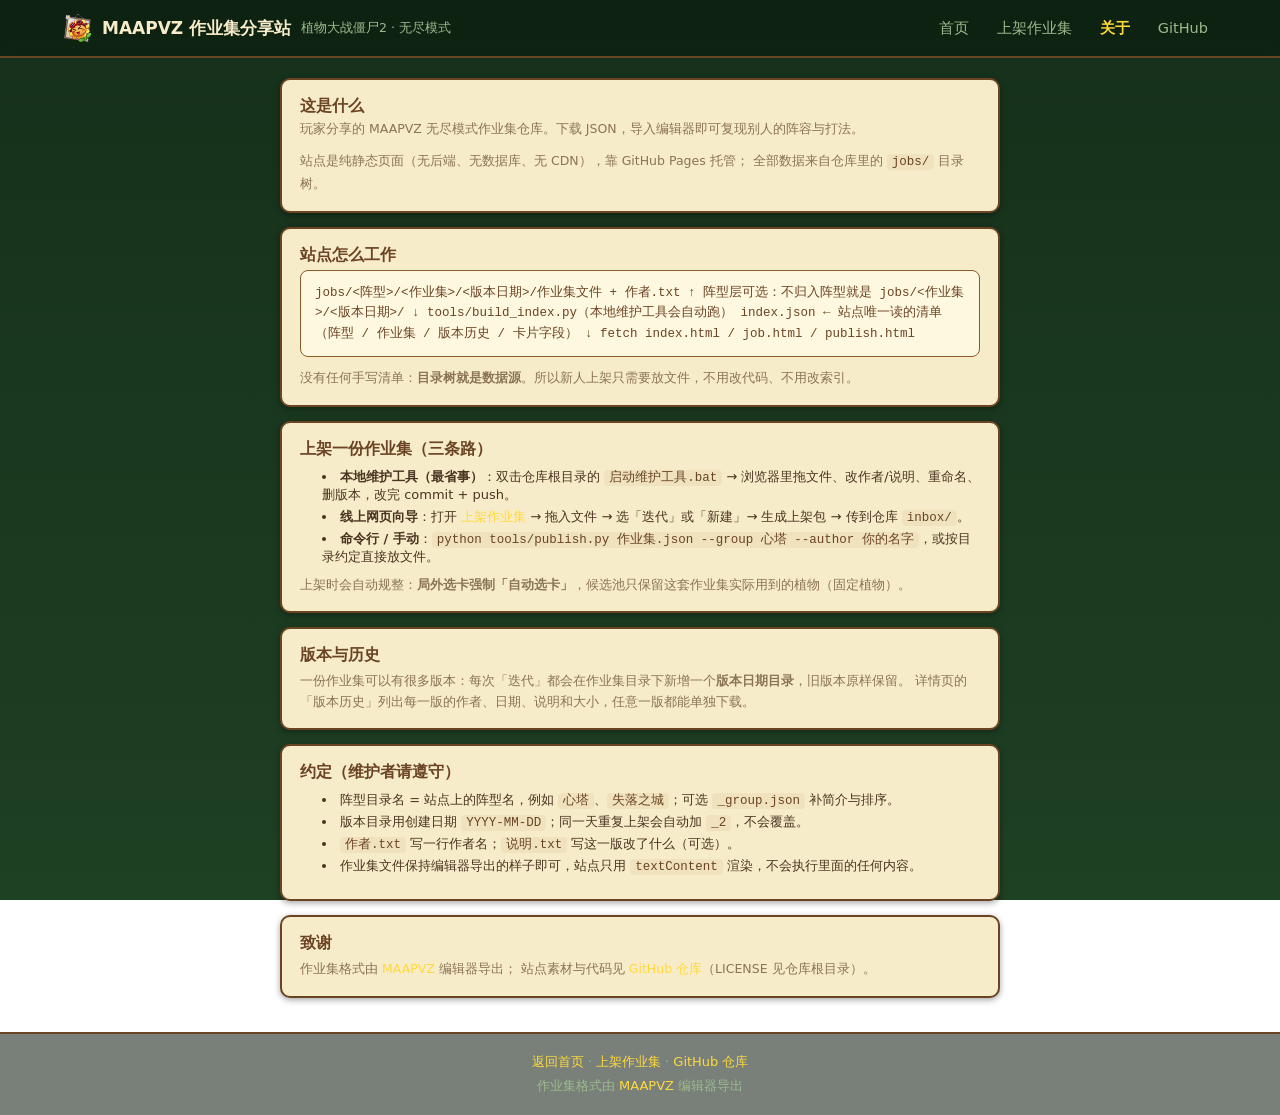
==== commit 2bc31476: "perf:去掉自动机器人" ====
--- a/about.html
+++ b/about.html
@@ -41,7 +41,7 @@
     <h3>站点怎么工作</h3>
     <div class="pub-tree">jobs/&lt;阵型&gt;/&lt;作业集&gt;/&lt;版本日期&gt;/作业集文件 + 作者.txt
      ↑ 阵型层可选：不归入阵型就是 jobs/&lt;作业集&gt;/&lt;版本日期&gt;/
-        ↓  tools/build_index.py（或 GitHub Actions 自动跑）
+        ↓  tools/build_index.py（本地维护工具会自动跑）
 index.json  ← 站点唯一读的清单（阵型 / 作业集 / 版本历史 / 卡片字段）
         ↓  fetch
 index.html / job.html / publish.html</div>
